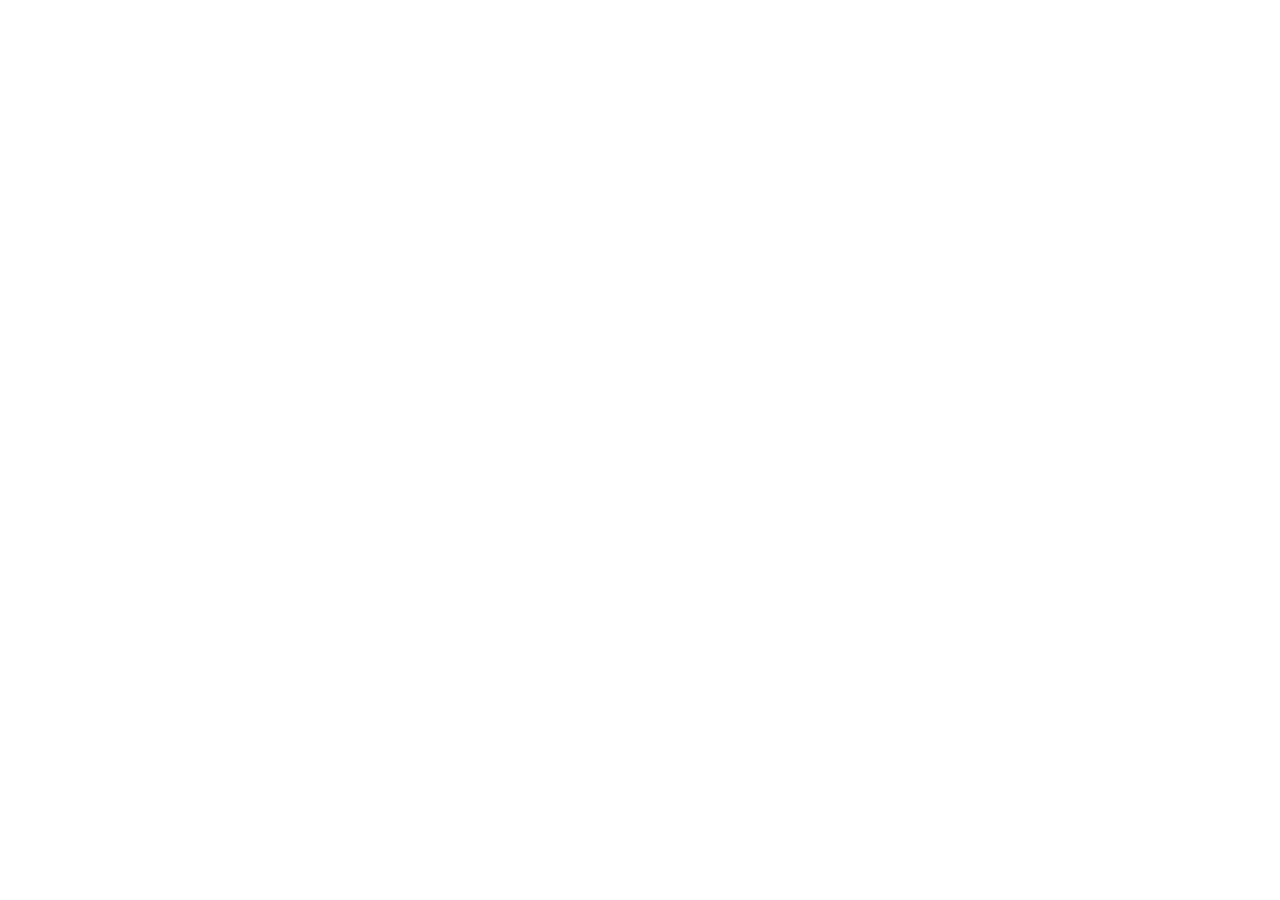
==== characters.html @ 156fe778 "create 4 base html pages for DST project" ====
<!DOCTYPE html>
<html lang="en">
<head>
    <meta charset="UTF-8">
    <meta name="viewport" content="width=device-width, initial-scale=1.0">
    <meta name="author" content="Sofiia">
    <title>Don't Starve Together Guide - Characters</title>
</head>
<body>
    
</body>
</html>
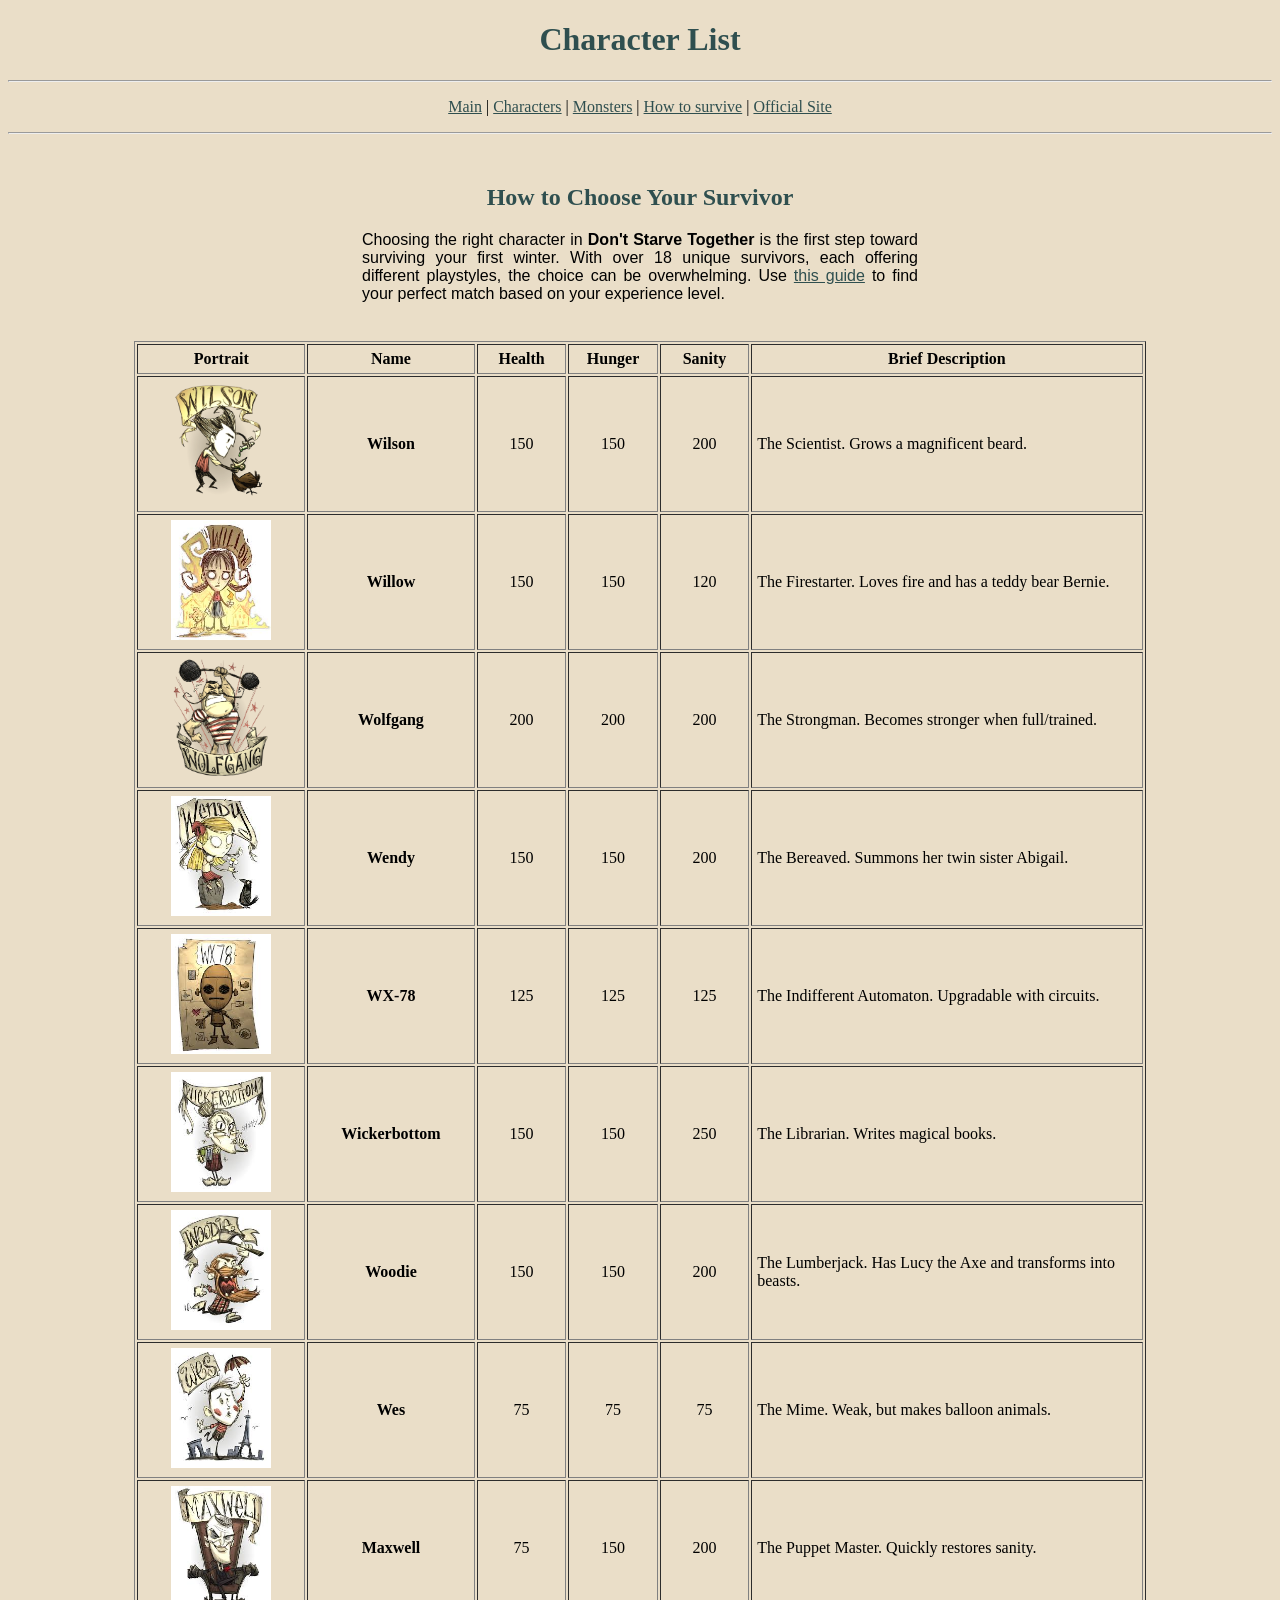
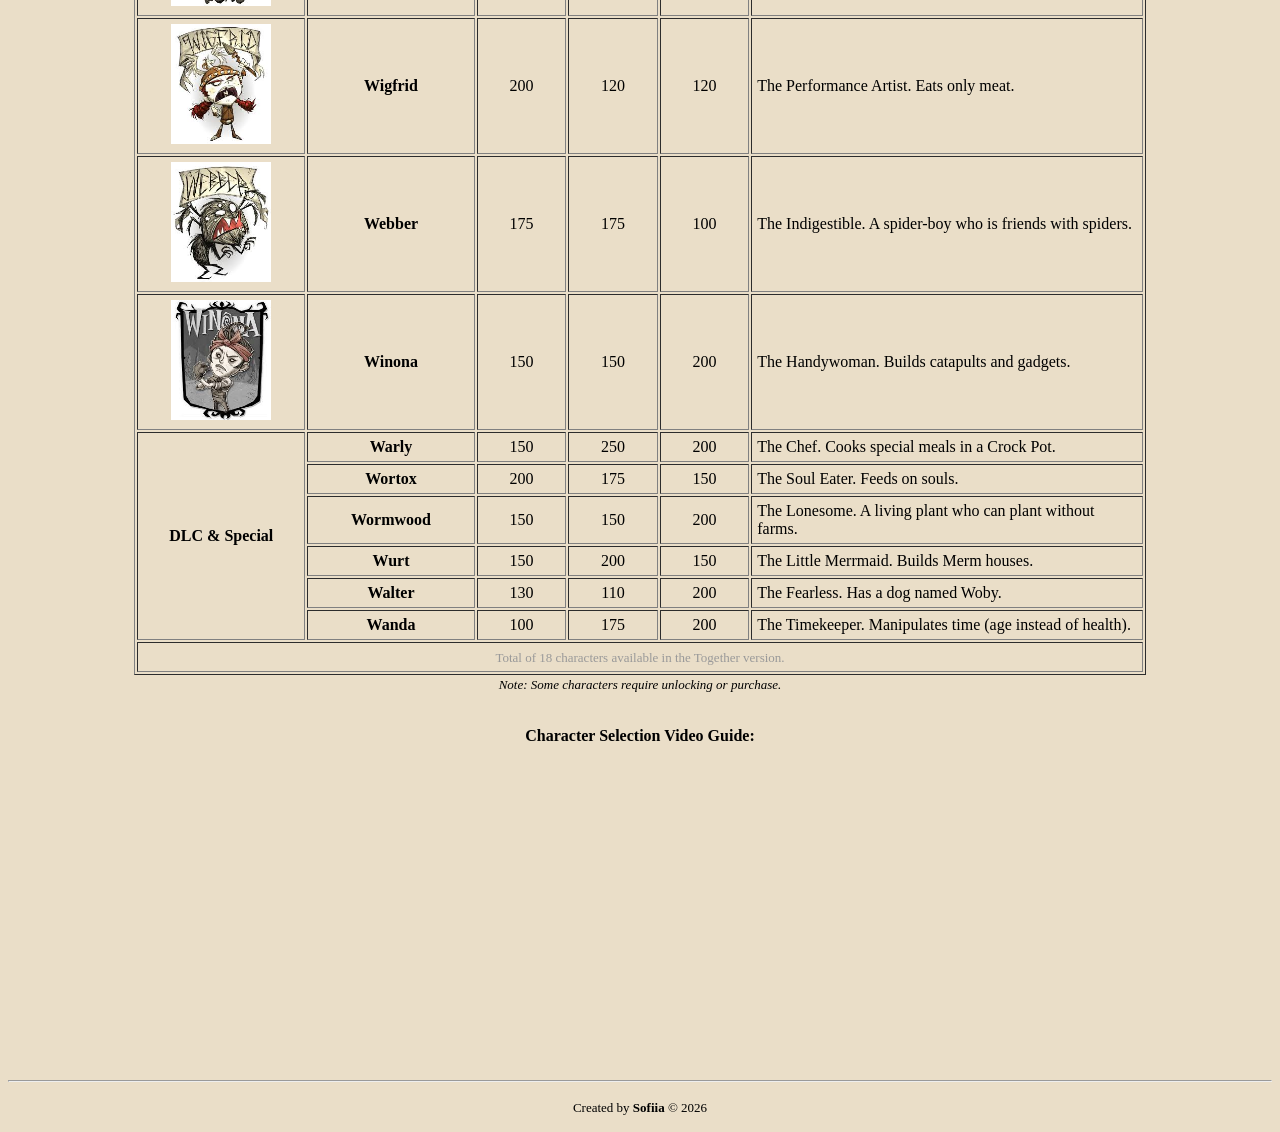
==== commit 180bd92a: "(lab2)Make main page, add character and monster guides with images and survival tips" ====
--- a/characters.html
+++ b/characters.html
@@ -6,7 +6,203 @@
     <meta name="author" content="Sofiia">
     <title>Don't Starve Together Guide - Characters</title>
 </head>
-<body>
+<body bgcolor="#eadec8" link="#2f4f4f" vlink="#6D7D6E" alink="#A5B6A5">
+
+    <h1 align="center"><font face="Verdana" color="#2f4f4f" >Character List</font></h1>
+    <hr>
+    <p align="center">
+        <a href="index.html">Main</a> | 
+        <a href="characters.html">Characters</a> | 
+        <a href="mobs.html">Monsters</a> | 
+        <a href="survival.html">How to survive</a> | 
+        <a href="https://www.klei.com/games/dont-starve-together" target="_blank">Official Site</a>
+    </p>
+    <hr>
+    <table width="600" align="center" cellpadding="20" border="0">
+        <tr>
+            <td>
+                <h2 align="center"><font face="Verdana" color="#2f4f4f">How to Choose Your Survivor</font></h2>
+                <p align="justify">
+                    <font face="Arial">
+                        Choosing the right character in <b>Don't Starve Together</b> is the first step toward surviving your first winter.
+                        With over 18 unique survivors, each offering different playstyles, the choice can be overwhelming.
+                        Use <a href="#character_guide">this guide</a> to find your perfect match based on your experience level.
+                    </font>
+                </p>
+            </td>
+        </tr>
+    </table>
+    <table border="1" align="center" cellpadding="5" cellspacing="2" width="80%">
+        <caption align="bottom"><font size="2"><i>Note: Some characters require unlocking or purchase.</i></font></caption>
+        <colgroup>
+            <col span="1" width="150"> <col span="1" width="150"> <col span="3" width="80" align="center"> <col span="1" width="350">
+        </colgroup>
+        <tr>
+            <th>Portrait</th>
+            <th>Name</th>
+            <th>Health</th>
+            <th>Hunger</th>
+            <th>Sanity</th>
+            <th>Brief Description</th>
+        </tr>
+        <tr align="center">
+            <td><a href="images/Wilson.jpg" target="_blank"><img src="images/Wilson.jpg" width="100" height="120"></a></td>
+            <td><b>Wilson</b></td>
+            <td>150</td>
+            <td>150</td>
+            <td>200</td>
+            <td align="left">The Scientist. Grows a magnificent beard.</td>
+        </tr>
+        <tr align="center">
+            <td><a href="images/Willow.jpg" target="_blank"><img src="images/Willow.jpg" width="100" height="120"></a></td>
+            <td><b>Willow</b></td>
+            <td>150</td>
+            <td>150</td>
+            <td>120</td>
+            <td align="left">The Firestarter. Loves fire and has a teddy bear Bernie.</td>
+        </tr>
+        <tr align="center">
+            <td><a href="images/Wolfgang.jpg" target="_blank"><img src="images/Wolfgang.jpg" width="100" height="120"></a></td>
+            <td><b>Wolfgang</b></td>
+            <td>200</td>
+            <td>200</td>
+            <td>200</td>
+            <td align="left">The Strongman. Becomes stronger when full/trained.</td>
+        </tr>
+        <tr align="center">
+            <td><a href="images/Wendy.jpg" target="_blank"><img src="images/Wendy.jpg" width="100" height="120"></a></td>
+            <td><b>Wendy</b></td>
+            <td>150</td>
+            <td>150</td>
+            <td>200</td>
+            <td align="left">The Bereaved. Summons her twin sister Abigail.</td>
+        </tr>
+        <tr align="center">
+            <td><a href="images/WX-78.jpg" target="_blank"><img src="images/WX-78.jpg" width="100" height="120"></a></td>
+            <td><b>WX-78</b></td>
+            <td>125</td>
+            <td>125</td>
+            <td>125</td>
+            <td align="left">The Indifferent Automaton. Upgradable with circuits.</td>
+        </tr>
+        <tr align="center">
+            <td><a href="images/WickerBottom.jpg" target="_blank"><img src="images/WickerBottom.jpg" width="100" height="120"></a></td>
+            <td><b>Wickerbottom</b></td>
+            <td>150</td>
+            <td>150</td>
+            <td>250</td>
+            <td align="left">The Librarian. Writes magical books.</td>
+        </tr>
+        <tr align="center">
+            <td><a href="images/Woodie.jpg" target="_blank"><img src="images/Woodie.jpg" width="100" height="120"></a></td>
+            <td><b>Woodie</b></td>
+            <td>150</td>
+            <td>150</td>
+            <td>200</td>
+            <td align="left">The Lumberjack. Has Lucy the Axe and transforms into beasts.</td>
+        </tr>
+        <tr align="center">
+            <td><a href="images/Wes.jpg" target="_blank"><img src="images/Wes.jpg" width="100" height="120"></a></td>
+            <td><b>Wes</b></td>
+            <td>75</td>
+            <td>75</td>
+            <td>75</td>
+            <td align="left">The Mime. Weak, but makes balloon animals.</td>
+        </tr>
+        <tr align="center">
+            <td><a href="images/Maxwell.jpg" target="_blank"><img src="images/Maxwell.jpg" width="100" height="120"></a></td>
+            <td><b>Maxwell</b></td>
+            <td>75</td>
+            <td>150</td>
+            <td>200</td>
+            <td align="left">The Puppet Master. Quickly restores sanity.</td>
+        </tr>
+        <tr align="center">
+            <td><a href="images/Wigfrid.jpg" target="_blank"><img src="images/Wigfrid.jpg" width="100" height="120"></a></td>
+            <td><b>Wigfrid</b></td>
+            <td>200</td>
+            <td>120</td>
+            <td>120</td>
+            <td align="left">The Performance Artist. Eats only meat.</td>
+        </tr>
+        <tr align="center">
+            <td><a href="images/Webber.jpg" target="_blank"><img src="images/Webber.jpg" width="100" height="120"></a></td>
+            <td><b>Webber</b></td>
+            <td>175</td>
+            <td>175</td>
+            <td>100</td>
+            <td align="left">The Indigestible. A spider-boy who is friends with spiders.</td>
+        </tr>
+        <tr align="center">
+            <td><a href="images/Winona.jpg" target="_blank"><img src="images/Winona.jpg" width="100" height="120"></a></td>
+            <td><b>Winona</b></td>
+            <td>150</td>
+            <td>150</td>
+            <td>200</td>
+            <td align="left">The Handywoman. Builds catapults and gadgets.</td>
+        </tr>
+        <tr align="center">
+            <td rowspan="6"><b>DLC & Special</b></td>
+            <td><b>Warly</b></td>
+            <td>150</td>
+            <td>250</td>
+            <td>200</td>
+            <td align="left">The Chef. Cooks special meals in a Crock Pot.</td>
+        </tr>
+        <tr align="center">
+            <td><b>Wortox</b></td>
+            <td>200</td>
+            <td>175</td>
+            <td>150</td>
+            <td align="left">The Soul Eater. Feeds on souls.</td>
+        </tr>
+        <tr align="center">
+            <td><b>Wormwood</b></td>
+            <td>150</td>
+            <td>150</td>
+            <td>200</td>
+            <td align="left">The Lonesome. A living plant who can plant without farms.</td>
+        </tr>
+        <tr align="center">
+            <td><b>Wurt</b></td>
+            <td>150</td>
+            <td>200</td>
+            <td>150</td>
+            <td align="left">The Little Merrmaid. Builds Merm houses.</td>
+        </tr>
+        <tr align="center">
+            <td><b>Walter</b></td>
+            <td>130</td>
+            <td>110</td>
+            <td>200</td>
+            <td align="left">The Fearless. Has a dog named Woby.</td>
+        </tr>
+        <tr align="center">
+            <td><b>Wanda</b></td>
+            <td>100</td>
+            <td>175</td>
+            <td>200</td>
+            <td align="left">The Timekeeper. Manipulates time (age instead of health).</td>
+        </tr>
+
+        <tr>
+            <td colspan="6" align="center">
+                <font color="#999999" size="2">Total of 18 characters available in the Together version.</font>
+            </td>
+        </tr>
+    </table>
+
+    <br>
     
+    <p align="center">
+        <b>Character Selection Video Guide:</b><br>
+        <iframe src="https://www.youtube.com/embed/e2weLkKfGaw?si=g-FEWk6Dx9PyP5sq" id="character_guide" width="560" height="315" frameborder="0"></iframe>
+    </p>
+
+    <hr>
+    <p align="center">
+        <font size="2" face="Verdana">Created by <b>Sofiia</b> &copy; 2026</font>
+    </p>
+
 </body>
 </html>
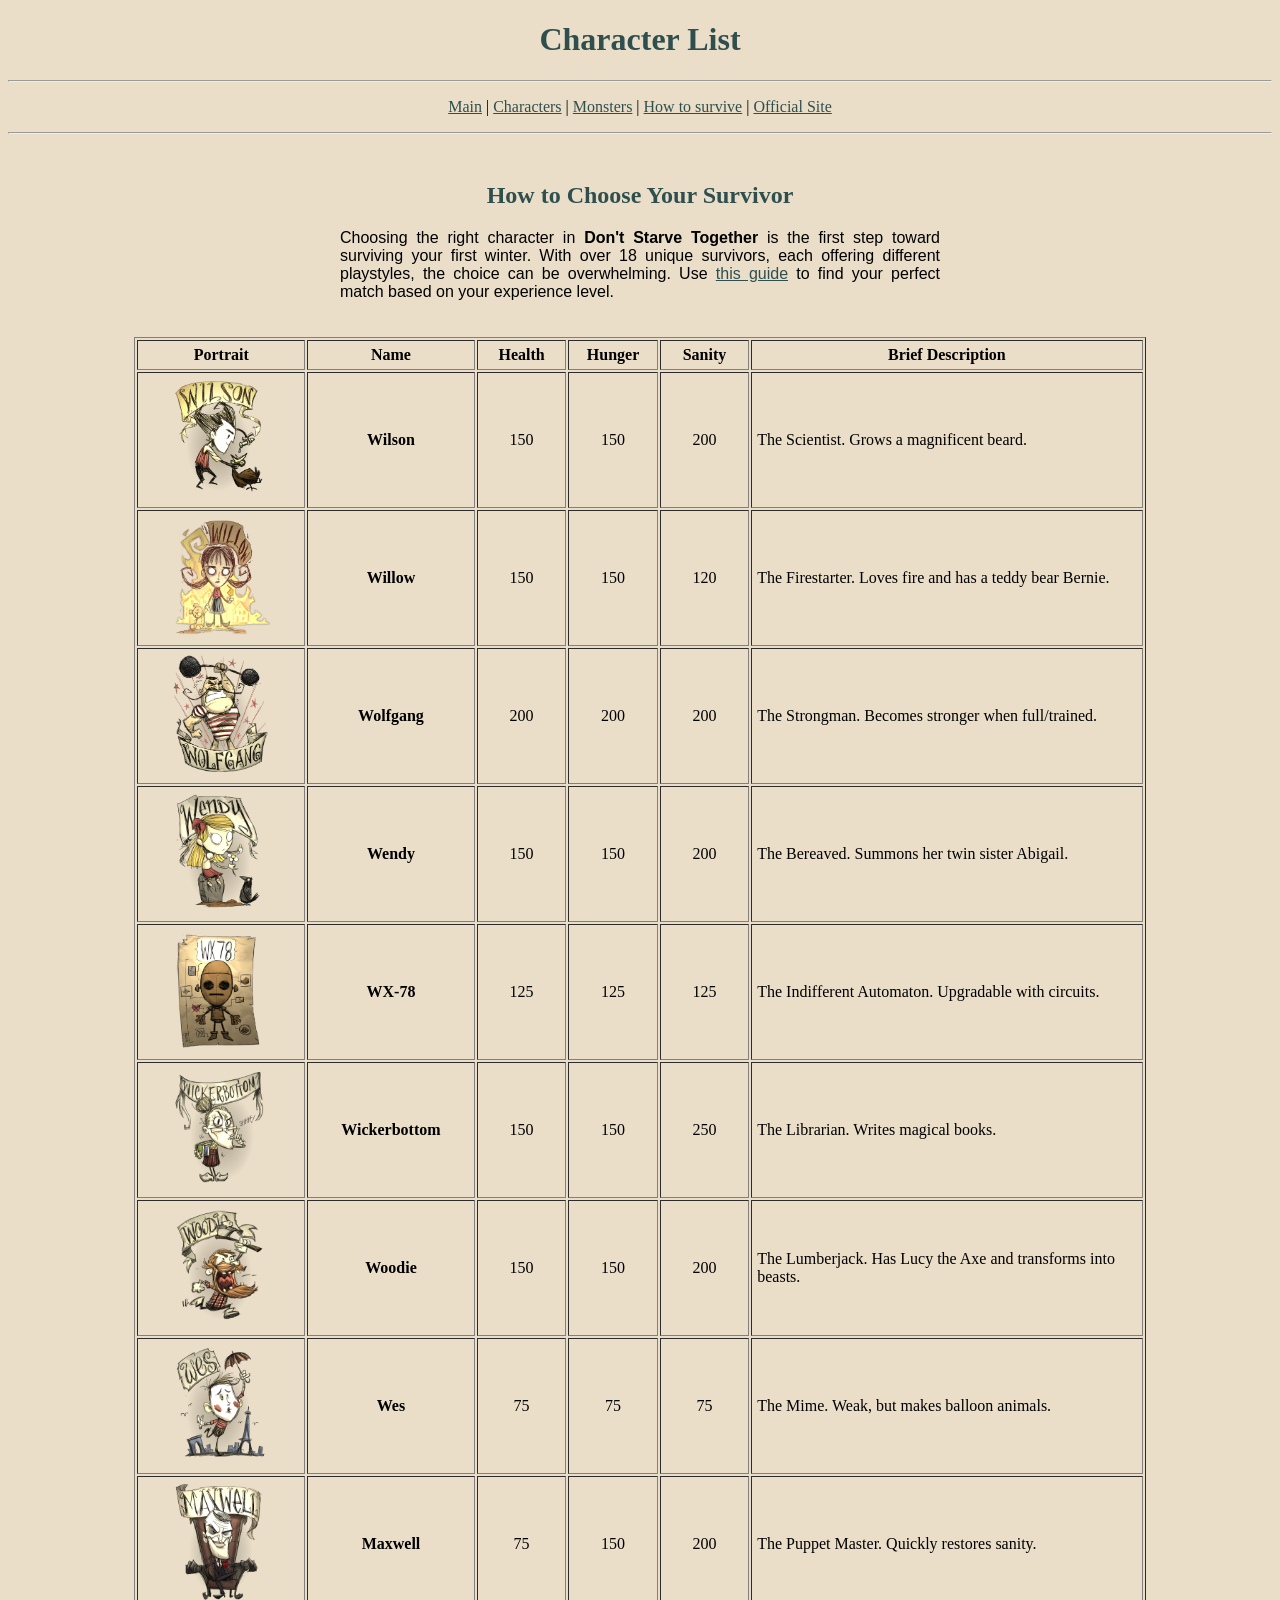
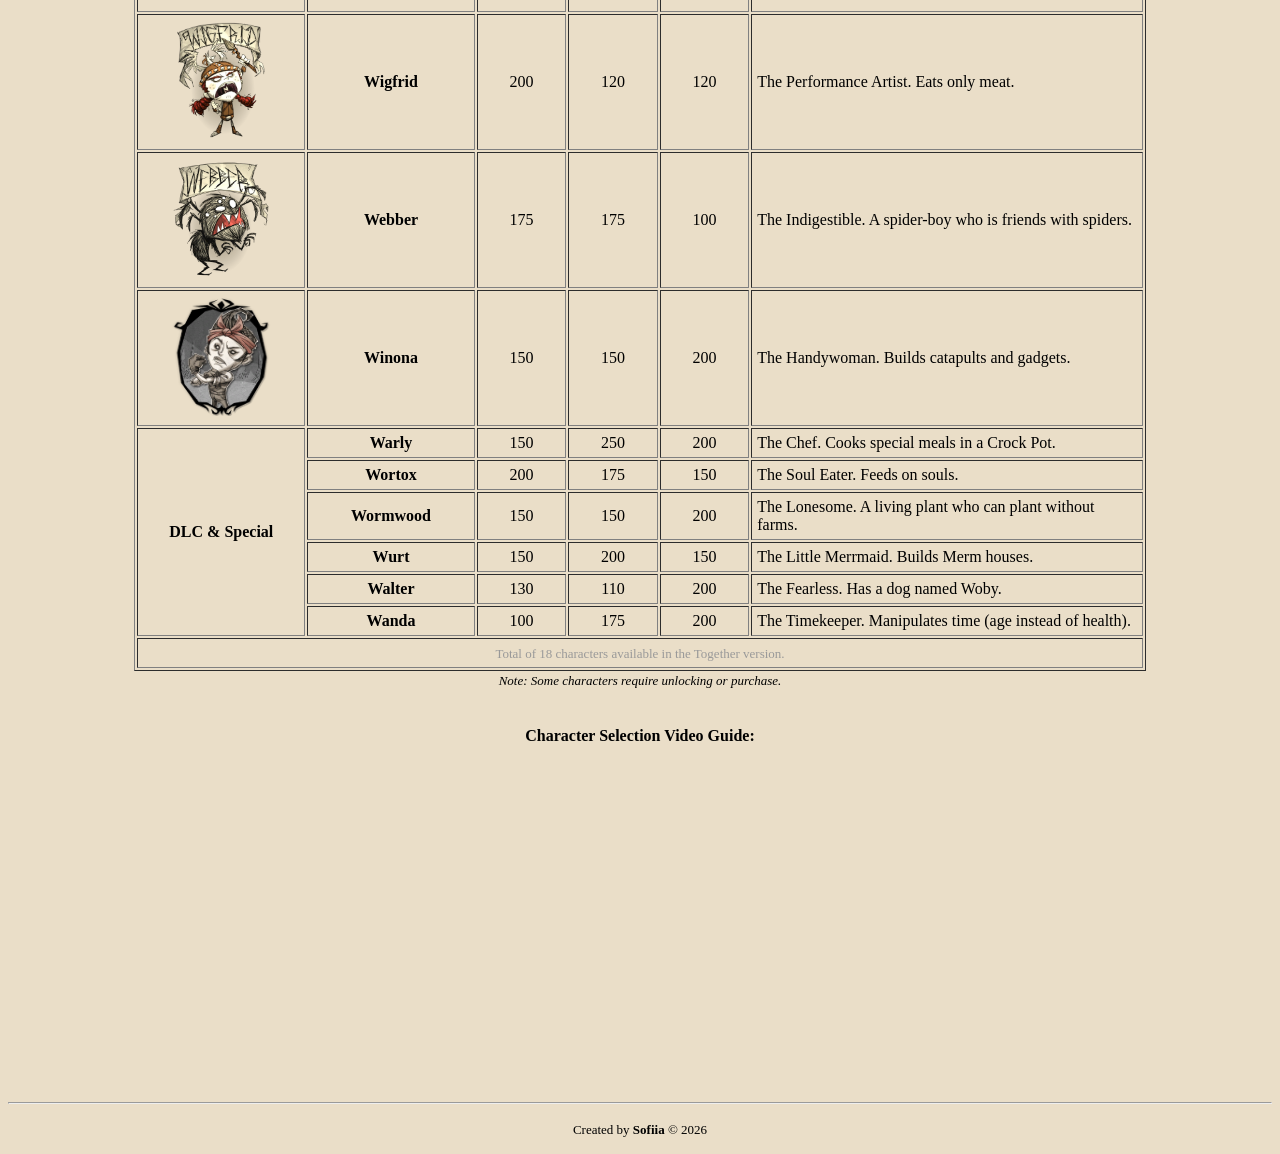
==== commit bb6430f7: "(lab3)Enhance HTML structure and styling for character, mobs, and survival guides; update images for" ====
--- a/characters.html
+++ b/characters.html
@@ -5,6 +5,18 @@
     <meta name="viewport" content="width=device-width, initial-scale=1.0">
     <meta name="author" content="Sofiia">
     <title>Don't Starve Together Guide - Characters</title>
+    <style>
+        .intro-container {
+            max-width: 600px;
+            margin: 0 auto;
+            padding: 20px;
+        }
+
+        .video-wrapper {
+            text-align: center;
+            margin: 20px 0;
+        }
+    </style>
 </head>
 <body bgcolor="#eadec8" link="#2f4f4f" vlink="#6D7D6E" alink="#A5B6A5">
 
@@ -18,20 +30,18 @@
         <a href="https://www.klei.com/games/dont-starve-together" target="_blank">Official Site</a>
     </p>
     <hr>
-    <table width="600" align="center" cellpadding="20" border="0">
-        <tr>
-            <td>
-                <h2 align="center"><font face="Verdana" color="#2f4f4f">How to Choose Your Survivor</font></h2>
-                <p align="justify">
-                    <font face="Arial">
-                        Choosing the right character in <b>Don't Starve Together</b> is the first step toward surviving your first winter.
-                        With over 18 unique survivors, each offering different playstyles, the choice can be overwhelming.
-                        Use <a href="#character_guide">this guide</a> to find your perfect match based on your experience level.
-                    </font>
-                </p>
-            </td>
-        </tr>
-    </table>
+
+    <div class="intro-container">
+        <h2 align="center"><font face="Verdana" color="#2f4f4f">How to Choose Your Survivor</font></h2>
+        <p align="justify">
+            <font face="Arial">
+                Choosing the right character in <b>Don't Starve Together</b> is the first step toward surviving your first winter.
+                With over 18 unique survivors, each offering different playstyles, the choice can be overwhelming.
+                Use <a href="#character_guide">this guide</a> to find your perfect match based on your experience level.
+            </font>
+        </p>
+    </div>
+
     <table border="1" align="center" cellpadding="5" cellspacing="2" width="80%">
         <caption align="bottom"><font size="2"><i>Note: Some characters require unlocking or purchase.</i></font></caption>
         <colgroup>
@@ -194,10 +204,10 @@
 
     <br>
     
-    <p align="center">
-        <b>Character Selection Video Guide:</b><br>
+    <div class="video-wrapper">
+        <b>Character Selection Video Guide:</b><br><br>
         <iframe src="https://www.youtube.com/embed/e2weLkKfGaw?si=g-FEWk6Dx9PyP5sq" id="character_guide" width="560" height="315" frameborder="0"></iframe>
-    </p>
+    </div>
 
     <hr>
     <p align="center">
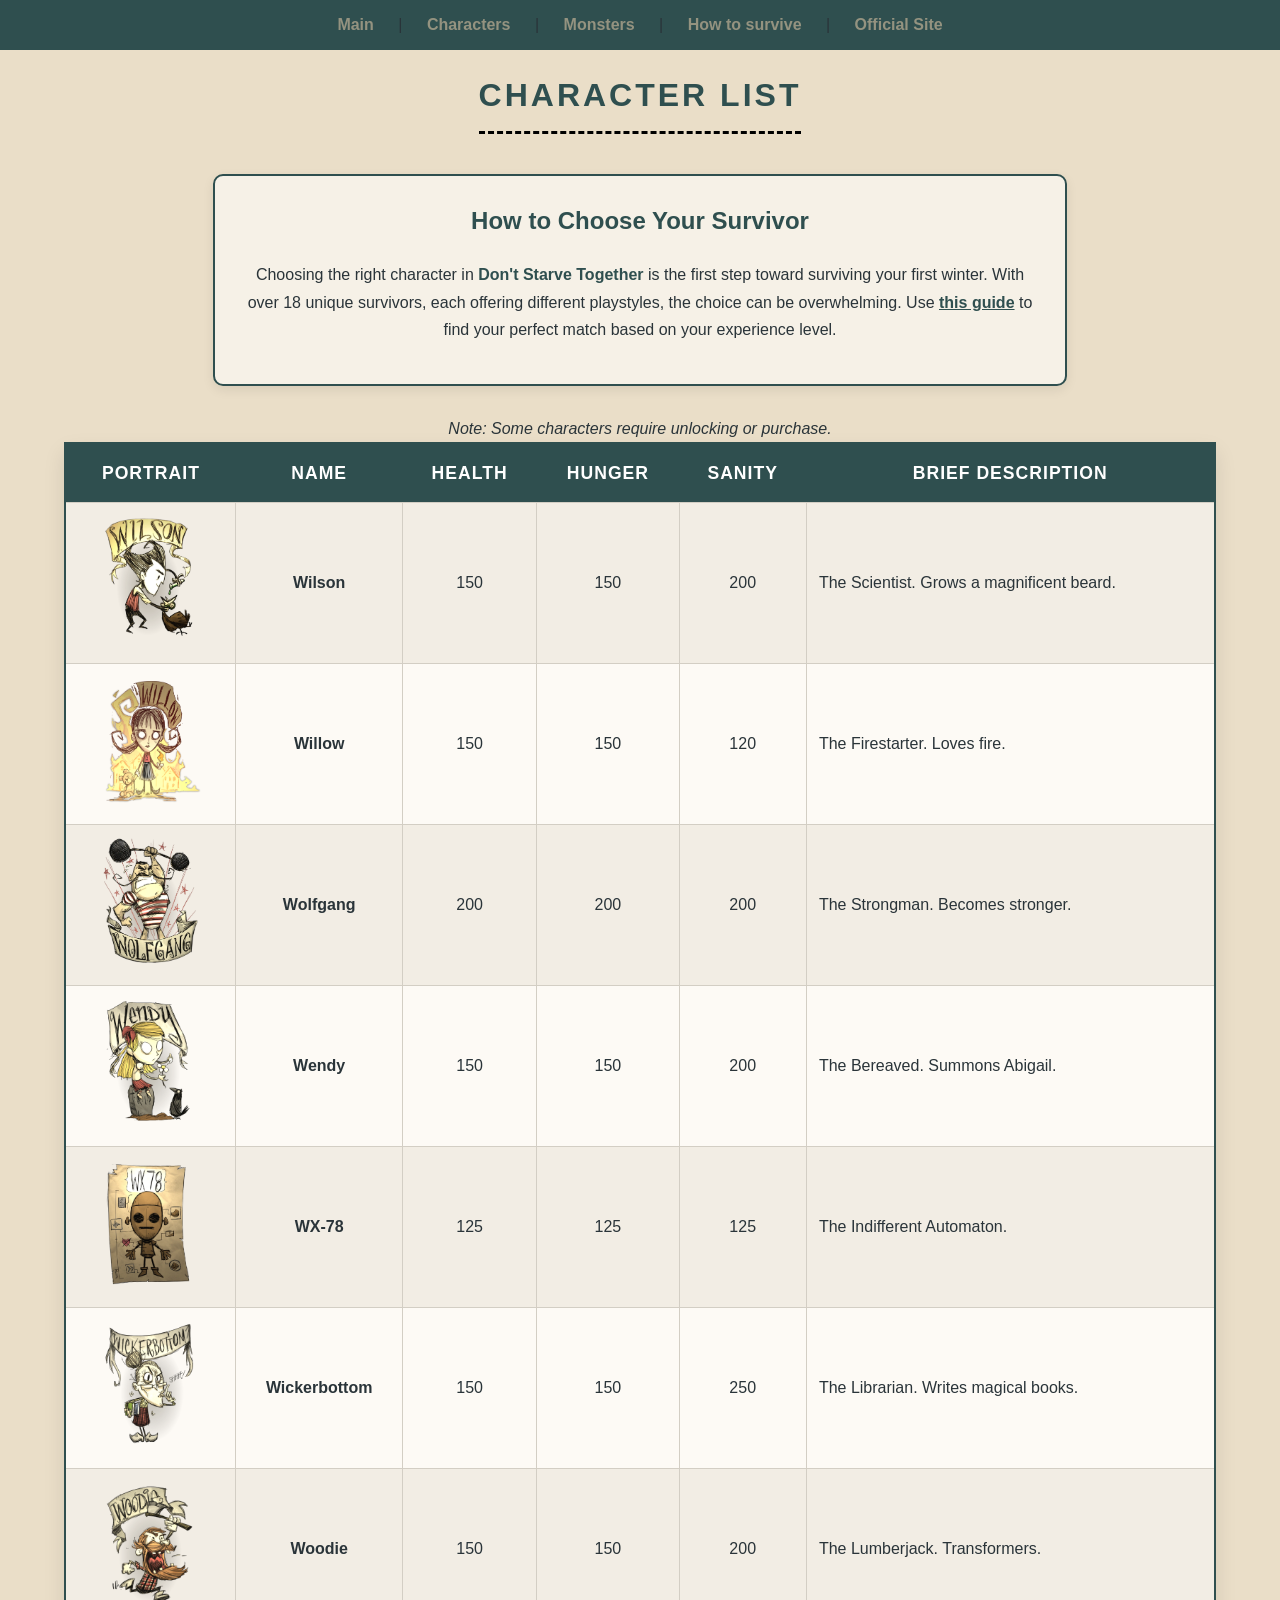
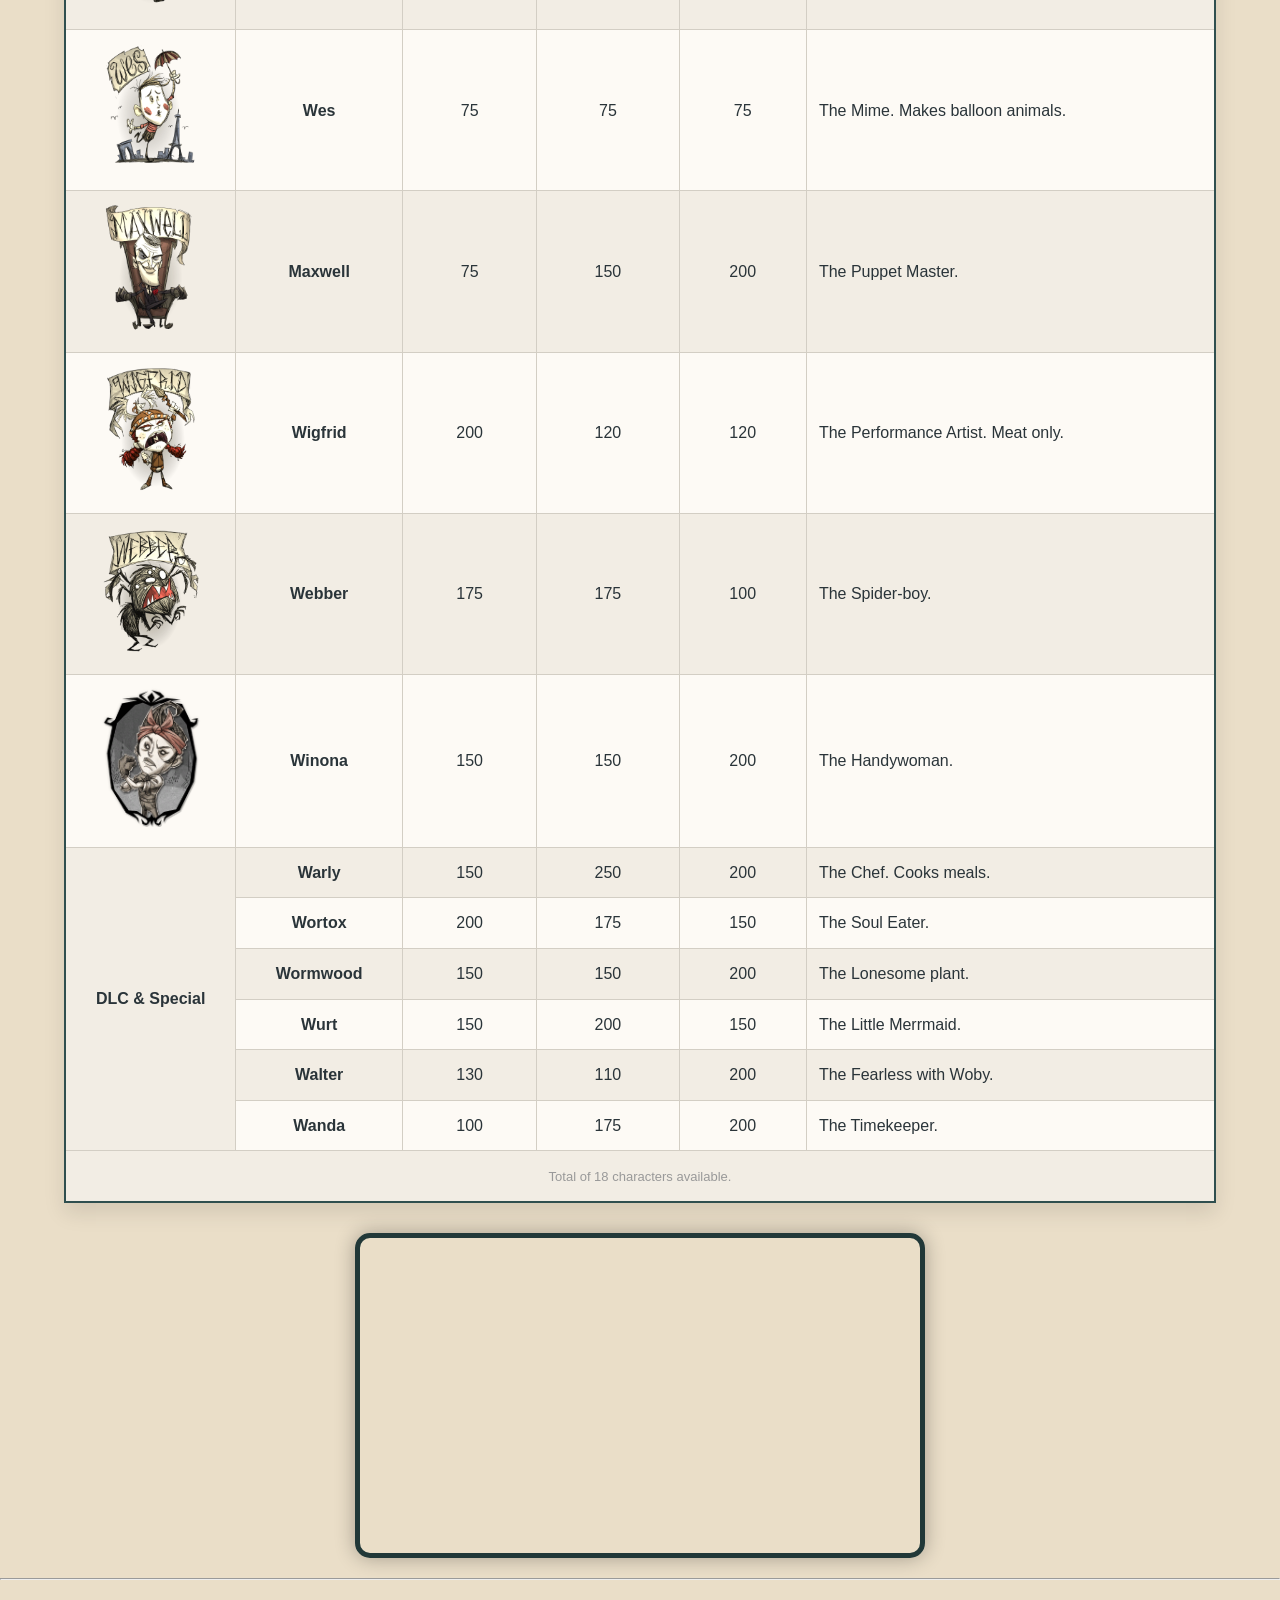
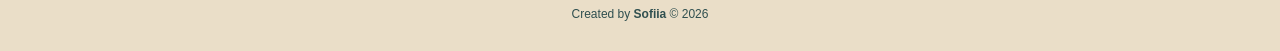
==== commit 0a269409: "(lab3)Refactor HTML structure and styles across multiple pages; added external CSS for consistent st" ====
--- a/characters.html
+++ b/characters.html
@@ -5,214 +5,58 @@
     <meta name="viewport" content="width=device-width, initial-scale=1.0">
     <meta name="author" content="Sofiia">
     <title>Don't Starve Together Guide - Characters</title>
-    <style>
-        .intro-container {
-            max-width: 600px;
-            margin: 0 auto;
-            padding: 20px;
-        }
-
-        .video-wrapper {
-            text-align: center;
-            margin: 20px 0;
-        }
-    </style>
+    <link rel="stylesheet" href="style.css">
 </head>
-<body bgcolor="#eadec8" link="#2f4f4f" vlink="#6D7D6E" alink="#A5B6A5">
-
-    <h1 align="center"><font face="Verdana" color="#2f4f4f" >Character List</font></h1>
-    <hr>
-    <p align="center">
+<body>
+    <nav class="nav-bar">
         <a href="index.html">Main</a> | 
         <a href="characters.html">Characters</a> | 
         <a href="mobs.html">Monsters</a> | 
-        <a href="survival.html">How to survive</a> | 
+        <a href="survival.html">How to survive</a> |
         <a href="https://www.klei.com/games/dont-starve-together" target="_blank">Official Site</a>
-    </p>
-    <hr>
+    </nav>
+    
+    <h1>Character List</h1>
 
-    <div class="intro-container">
-        <h2 align="center"><font face="Verdana" color="#2f4f4f">How to Choose Your Survivor</font></h2>
-        <p align="justify">
-            <font face="Arial">
-                Choosing the right character in <b>Don't Starve Together</b> is the first step toward surviving your first winter.
-                With over 18 unique survivors, each offering different playstyles, the choice can be overwhelming.
-                Use <a href="#character_guide">this guide</a> to find your perfect match based on your experience level.
-            </font>
+    <div class="info-card">
+        <h2>How to Choose Your Survivor</h2>
+        <p>
+            Choosing the right character in <b>Don't Starve Together</b> is the first step toward surviving your first winter. 
+            With over 18 unique survivors, each offering different playstyles, the choice can be overwhelming. 
+            Use <a href="#character_guide"><b>this guide</b></a> to find your perfect match based on your experience level.
         </p>
     </div>
-
-    <table border="1" align="center" cellpadding="5" cellspacing="2" width="80%">
-        <caption align="bottom"><font size="2"><i>Note: Some characters require unlocking or purchase.</i></font></caption>
-        <colgroup>
-            <col span="1" width="150"> <col span="1" width="150"> <col span="3" width="80" align="center"> <col span="1" width="350">
-        </colgroup>
+    <table>
+        <caption><i>Note: Some characters require unlocking or purchase.</i></caption>
         <tr>
-            <th>Portrait</th>
-            <th>Name</th>
-            <th>Health</th>
-            <th>Hunger</th>
-            <th>Sanity</th>
-            <th>Brief Description</th>
+            <th>Portrait</th><th>Name</th><th>Health</th><th>Hunger</th><th>Sanity</th><th>Brief Description</th>
         </tr>
-        <tr align="center">
-            <td><a href="images/Wilson.jpg" target="_blank"><img src="images/Wilson.jpg" width="100" height="120"></a></td>
-            <td><b>Wilson</b></td>
-            <td>150</td>
-            <td>150</td>
-            <td>200</td>
-            <td align="left">The Scientist. Grows a magnificent beard.</td>
-        </tr>
-        <tr align="center">
-            <td><a href="images/Willow.jpg" target="_blank"><img src="images/Willow.jpg" width="100" height="120"></a></td>
-            <td><b>Willow</b></td>
-            <td>150</td>
-            <td>150</td>
-            <td>120</td>
-            <td align="left">The Firestarter. Loves fire and has a teddy bear Bernie.</td>
-        </tr>
-        <tr align="center">
-            <td><a href="images/Wolfgang.jpg" target="_blank"><img src="images/Wolfgang.jpg" width="100" height="120"></a></td>
-            <td><b>Wolfgang</b></td>
-            <td>200</td>
-            <td>200</td>
-            <td>200</td>
-            <td align="left">The Strongman. Becomes stronger when full/trained.</td>
-        </tr>
-        <tr align="center">
-            <td><a href="images/Wendy.jpg" target="_blank"><img src="images/Wendy.jpg" width="100" height="120"></a></td>
-            <td><b>Wendy</b></td>
-            <td>150</td>
-            <td>150</td>
-            <td>200</td>
-            <td align="left">The Bereaved. Summons her twin sister Abigail.</td>
-        </tr>
-        <tr align="center">
-            <td><a href="images/WX-78.jpg" target="_blank"><img src="images/WX-78.jpg" width="100" height="120"></a></td>
-            <td><b>WX-78</b></td>
-            <td>125</td>
-            <td>125</td>
-            <td>125</td>
-            <td align="left">The Indifferent Automaton. Upgradable with circuits.</td>
-        </tr>
-        <tr align="center">
-            <td><a href="images/WickerBottom.jpg" target="_blank"><img src="images/WickerBottom.jpg" width="100" height="120"></a></td>
-            <td><b>Wickerbottom</b></td>
-            <td>150</td>
-            <td>150</td>
-            <td>250</td>
-            <td align="left">The Librarian. Writes magical books.</td>
-        </tr>
-        <tr align="center">
-            <td><a href="images/Woodie.jpg" target="_blank"><img src="images/Woodie.jpg" width="100" height="120"></a></td>
-            <td><b>Woodie</b></td>
-            <td>150</td>
-            <td>150</td>
-            <td>200</td>
-            <td align="left">The Lumberjack. Has Lucy the Axe and transforms into beasts.</td>
-        </tr>
-        <tr align="center">
-            <td><a href="images/Wes.jpg" target="_blank"><img src="images/Wes.jpg" width="100" height="120"></a></td>
-            <td><b>Wes</b></td>
-            <td>75</td>
-            <td>75</td>
-            <td>75</td>
-            <td align="left">The Mime. Weak, but makes balloon animals.</td>
-        </tr>
-        <tr align="center">
-            <td><a href="images/Maxwell.jpg" target="_blank"><img src="images/Maxwell.jpg" width="100" height="120"></a></td>
-            <td><b>Maxwell</b></td>
-            <td>75</td>
-            <td>150</td>
-            <td>200</td>
-            <td align="left">The Puppet Master. Quickly restores sanity.</td>
-        </tr>
-        <tr align="center">
-            <td><a href="images/Wigfrid.jpg" target="_blank"><img src="images/Wigfrid.jpg" width="100" height="120"></a></td>
-            <td><b>Wigfrid</b></td>
-            <td>200</td>
-            <td>120</td>
-            <td>120</td>
-            <td align="left">The Performance Artist. Eats only meat.</td>
-        </tr>
-        <tr align="center">
-            <td><a href="images/Webber.jpg" target="_blank"><img src="images/Webber.jpg" width="100" height="120"></a></td>
-            <td><b>Webber</b></td>
-            <td>175</td>
-            <td>175</td>
-            <td>100</td>
-            <td align="left">The Indigestible. A spider-boy who is friends with spiders.</td>
-        </tr>
-        <tr align="center">
-            <td><a href="images/Winona.jpg" target="_blank"><img src="images/Winona.jpg" width="100" height="120"></a></td>
-            <td><b>Winona</b></td>
-            <td>150</td>
-            <td>150</td>
-            <td>200</td>
-            <td align="left">The Handywoman. Builds catapults and gadgets.</td>
-        </tr>
-        <tr align="center">
-            <td rowspan="6"><b>DLC & Special</b></td>
-            <td><b>Warly</b></td>
-            <td>150</td>
-            <td>250</td>
-            <td>200</td>
-            <td align="left">The Chef. Cooks special meals in a Crock Pot.</td>
-        </tr>
-        <tr align="center">
-            <td><b>Wortox</b></td>
-            <td>200</td>
-            <td>175</td>
-            <td>150</td>
-            <td align="left">The Soul Eater. Feeds on souls.</td>
-        </tr>
-        <tr align="center">
-            <td><b>Wormwood</b></td>
-            <td>150</td>
-            <td>150</td>
-            <td>200</td>
-            <td align="left">The Lonesome. A living plant who can plant without farms.</td>
-        </tr>
-        <tr align="center">
-            <td><b>Wurt</b></td>
-            <td>150</td>
-            <td>200</td>
-            <td>150</td>
-            <td align="left">The Little Merrmaid. Builds Merm houses.</td>
-        </tr>
-        <tr align="center">
-            <td><b>Walter</b></td>
-            <td>130</td>
-            <td>110</td>
-            <td>200</td>
-            <td align="left">The Fearless. Has a dog named Woby.</td>
-        </tr>
-        <tr align="center">
-            <td><b>Wanda</b></td>
-            <td>100</td>
-            <td>175</td>
-            <td>200</td>
-            <td align="left">The Timekeeper. Manipulates time (age instead of health).</td>
-        </tr>
-
-        <tr>
-            <td colspan="6" align="center">
-                <font color="#999999" size="2">Total of 18 characters available in the Together version.</font>
-            </td>
-        </tr>
+        <tr align="center"><td><img src="images/Wilson.jpg" width="100"></td><td><b>Wilson</b></td><td>150</td><td>150</td><td>200</td><td align="left">The Scientist. Grows a magnificent beard.</td></tr>
+        <tr align="center"><td><img src="images/Willow.jpg" width="100"></td><td><b>Willow</b></td><td>150</td><td>150</td><td>120</td><td align="left">The Firestarter. Loves fire.</td></tr>
+        <tr align="center"><td><img src="images/Wolfgang.jpg" width="100"></td><td><b>Wolfgang</b></td><td>200</td><td>200</td><td>200</td><td align="left">The Strongman. Becomes stronger.</td></tr>
+        <tr align="center"><td><img src="images/Wendy.jpg" width="100"></td><td><b>Wendy</b></td><td>150</td><td>150</td><td>200</td><td align="left">The Bereaved. Summons Abigail.</td></tr>
+        <tr align="center"><td><img src="images/WX-78.jpg" width="100"></td><td><b>WX-78</b></td><td>125</td><td>125</td><td>125</td><td align="left">The Indifferent Automaton.</td></tr>
+        <tr align="center"><td><img src="images/WickerBottom.jpg" width="100"></td><td><b>Wickerbottom</b></td><td>150</td><td>150</td><td>250</td><td align="left">The Librarian. Writes magical books.</td></tr>
+        <tr align="center"><td><img src="images/Woodie.jpg" width="100"></td><td><b>Woodie</b></td><td>150</td><td>150</td><td>200</td><td align="left">The Lumberjack. Transformers.</td></tr>
+        <tr align="center"><td><img src="images/Wes.jpg" width="100"></td><td><b>Wes</b></td><td>75</td><td>75</td><td>75</td><td align="left">The Mime. Makes balloon animals.</td></tr>
+        <tr align="center"><td><img src="images/Maxwell.jpg" width="100"></td><td><b>Maxwell</b></td><td>75</td><td>150</td><td>200</td><td align="left">The Puppet Master.</td></tr>
+        <tr align="center"><td><img src="images/Wigfrid.jpg" width="100"></td><td><b>Wigfrid</b></td><td>200</td><td>120</td><td>120</td><td align="left">The Performance Artist. Meat only.</td></tr>
+        <tr align="center"><td><img src="images/Webber.jpg" width="100"></td><td><b>Webber</b></td><td>175</td><td>175</td><td>100</td><td align="left">The Spider-boy.</td></tr>
+        <tr align="center"><td><img src="images/Winona.jpg" width="100"></td><td><b>Winona</b></td><td>150</td><td>150</td><td>200</td><td align="left">The Handywoman.</td></tr>
+        <tr align="center"><td rowspan="6"><b>DLC & Special</b></td><td><b>Warly</b></td><td>150</td><td>250</td><td>200</td><td align="left">The Chef. Cooks meals.</td></tr>
+        <tr align="center"><td><b>Wortox</b></td><td>200</td><td>175</td><td>150</td><td align="left">The Soul Eater.</td></tr>
+        <tr align="center"><td><b>Wormwood</b></td><td>150</td><td>150</td><td>200</td><td align="left">The Lonesome plant.</td></tr>
+        <tr align="center"><td><b>Wurt</b></td><td>150</td><td>200</td><td>150</td><td align="left">The Little Merrmaid.</td></tr>
+        <tr align="center"><td><b>Walter</b></td><td>130</td><td>110</td><td>200</td><td align="left">The Fearless with Woby.</td></tr>
+        <tr align="center"><td><b>Wanda</b></td><td>100</td><td>175</td><td>200</td><td align="left">The Timekeeper.</td></tr>
+        <tr><td colspan="6" align="center"><font color="#999999" size="2">Total of 18 characters available.</font></td></tr>
     </table>
 
-    <br>
-    
-    <div class="video-wrapper">
-        <b>Character Selection Video Guide:</b><br><br>
-        <iframe src="https://www.youtube.com/embed/e2weLkKfGaw?si=g-FEWk6Dx9PyP5sq" id="character_guide" width="560" height="315" frameborder="0"></iframe>
+    <div style="text-align: center;">
+        <iframe id="character_guide" src="https://www.youtube.com/embed/e2weLkKfGaw" width="560" height="315" frameborder="0"></iframe>
     </div>
 
     <hr>
-    <p align="center">
-        <font size="2" face="Verdana">Created by <b>Sofiia</b> &copy; 2026</font>
-    </p>
-
+    <p class="footer-info">Created by <b>Sofiia</b> &copy; 2026</p>
 </body>
 </html>
--- a/style.css
+++ b/style.css
@@ -0,0 +1,196 @@
+body {
+    background-color: #eadec8;
+    color: #2A3439;
+    font-family: Arial, sans-serif;
+    line-height: 1.6;
+    margin: 0;
+    padding: 0;
+}
+
+h1, h2, h3 {
+    font-family: Verdana, sans-serif;
+    color: #2f4f4f;
+    text-align: center;
+}
+
+h1 {
+    display: table;
+    margin: 20px auto 40px;
+    padding-bottom: 10px;
+    border-bottom: 3px dashed #000000;
+    text-transform: uppercase;
+    letter-spacing: 3px;
+}
+
+a {
+    color: #2f4f4f;
+    text-decoration: underline;
+}
+
+.nav-bar {
+    background-color: #2f4f4f;
+    padding: 12px 0;
+    text-align: center;
+    margin-bottom: 20px;
+}
+
+.nav-bar a {
+    color: rgb(148, 147, 128) !important;
+    text-decoration: none;
+    font-weight: bold;
+    padding: 10px 20px;
+}
+
+.nav-bar a:visited {
+    color: #eadec8 !important;
+}
+
+.nav-bar a:hover {
+    color: #d3cec4; 
+    background-color: rgba(211, 206, 196, 0.1);
+}
+
+.nav-bar a:active {
+    color: #d3cec4 !important;
+}
+
+ul, ol {
+    margin: 15px auto;
+    padding: 10px 40px;
+    background-color: rgba(255, 255, 255, 0.402);
+    border-radius: 8px;
+    max-width: 800px;
+}
+
+dl {
+    margin: 20px auto;
+    padding: 15px;
+    border: 1px dashed #2f4f4f;
+    max-width: 800px;
+}
+
+dt {
+    font-weight: bold;
+    color: #2f4f4f;
+    font-family: Verdana;
+}
+
+dd {
+    margin-bottom: 10px;
+    margin-left: 20px;
+}
+
+table {
+    border-collapse: collapse;
+    background-color: #fdfaf5;
+    border: 2px solid #2f4f4f;
+    margin: 30px auto;
+    width: 90%;
+    box-shadow: 0 10px 20px rgba(0,0,0,0.1);
+}
+
+th {
+    background-color: #2f4f4f;
+    color: #ffffff;
+    padding: 15px;
+    font-size: 1.1em;
+    text-transform: uppercase;
+    letter-spacing: 1px;
+}
+
+td {
+    border: 1px solid #d3cec4;
+    padding: 12px;
+}
+
+tr:nth-child(even) {
+    background-color: #f2ede4;
+}
+
+tr:hover {
+    background-color: #ffffff;
+    transition: background-color 0.3s ease;
+}
+
+tr:first-child:hover {
+    background-color: #2f4f4f;
+}
+
+.footer-info {
+    text-align: center !important;
+    font-size: 12px;
+    font-family: Verdana, sans-serif;
+    padding: 15px 0;
+    margin-top: 10px;
+    clear: both;
+    color: #2f4f4f;
+    display: block;
+    width: 100%;
+}
+
+.info-card {
+    background-color: rgba(253, 250, 245, 0.7) !important;
+    border: 2px solid #2f4f4f;
+    border-radius: 10px;
+    padding: 25px;
+    text-align: center;
+    margin: 30px auto;
+    max-width: 800px;
+    box-shadow: 0 4px 12px rgba(0, 0, 0, 0.08);
+    color: #2A3439;
+    font-family: Arial, sans-serif;
+    line-height: 1.7;
+}
+
+.info-card h2, .info-card b {
+    color: #2f4f4f;
+    font-family: Verdana, sans-serif;
+    margin-top: 0;
+}
+
+.info-card a {
+    color: #2f4f4f;
+    font-weight: bold;
+    text-decoration: underline;
+}
+
+.info-card a:hover {
+    text-decoration: none;
+}
+
+.simple-text-block {
+    max-width: 800px;
+    margin: 30px auto;
+    padding: 0 20px;
+    color: #2A3439;
+    line-height: 1.7;
+}
+
+.simple-text-block h2 {
+    font-family: Verdana, sans-serif;
+    color: #2f4f4f;
+    text-align: center;
+    margin-bottom: 15px;
+    text-transform: uppercase;
+    letter-spacing: 1px;
+}
+
+.simple-text-block p {
+    font-family: Arial, sans-serif;
+    text-align: justify;
+    font-size: 1.05em;
+}
+
+#character_guide {
+    border: 5px solid #213838;
+    border-radius: 15px;
+    box-shadow: 0 0 20px rgba(0,0,0,0.3);
+    margin: 20px auto;
+    display: block;
+}
+
+#main-title-logo {
+    text-shadow: 2px 2px 4px rgba(0,0,0,0.2);
+    font-size: 3em;
+    letter-spacing: 5px;
+}
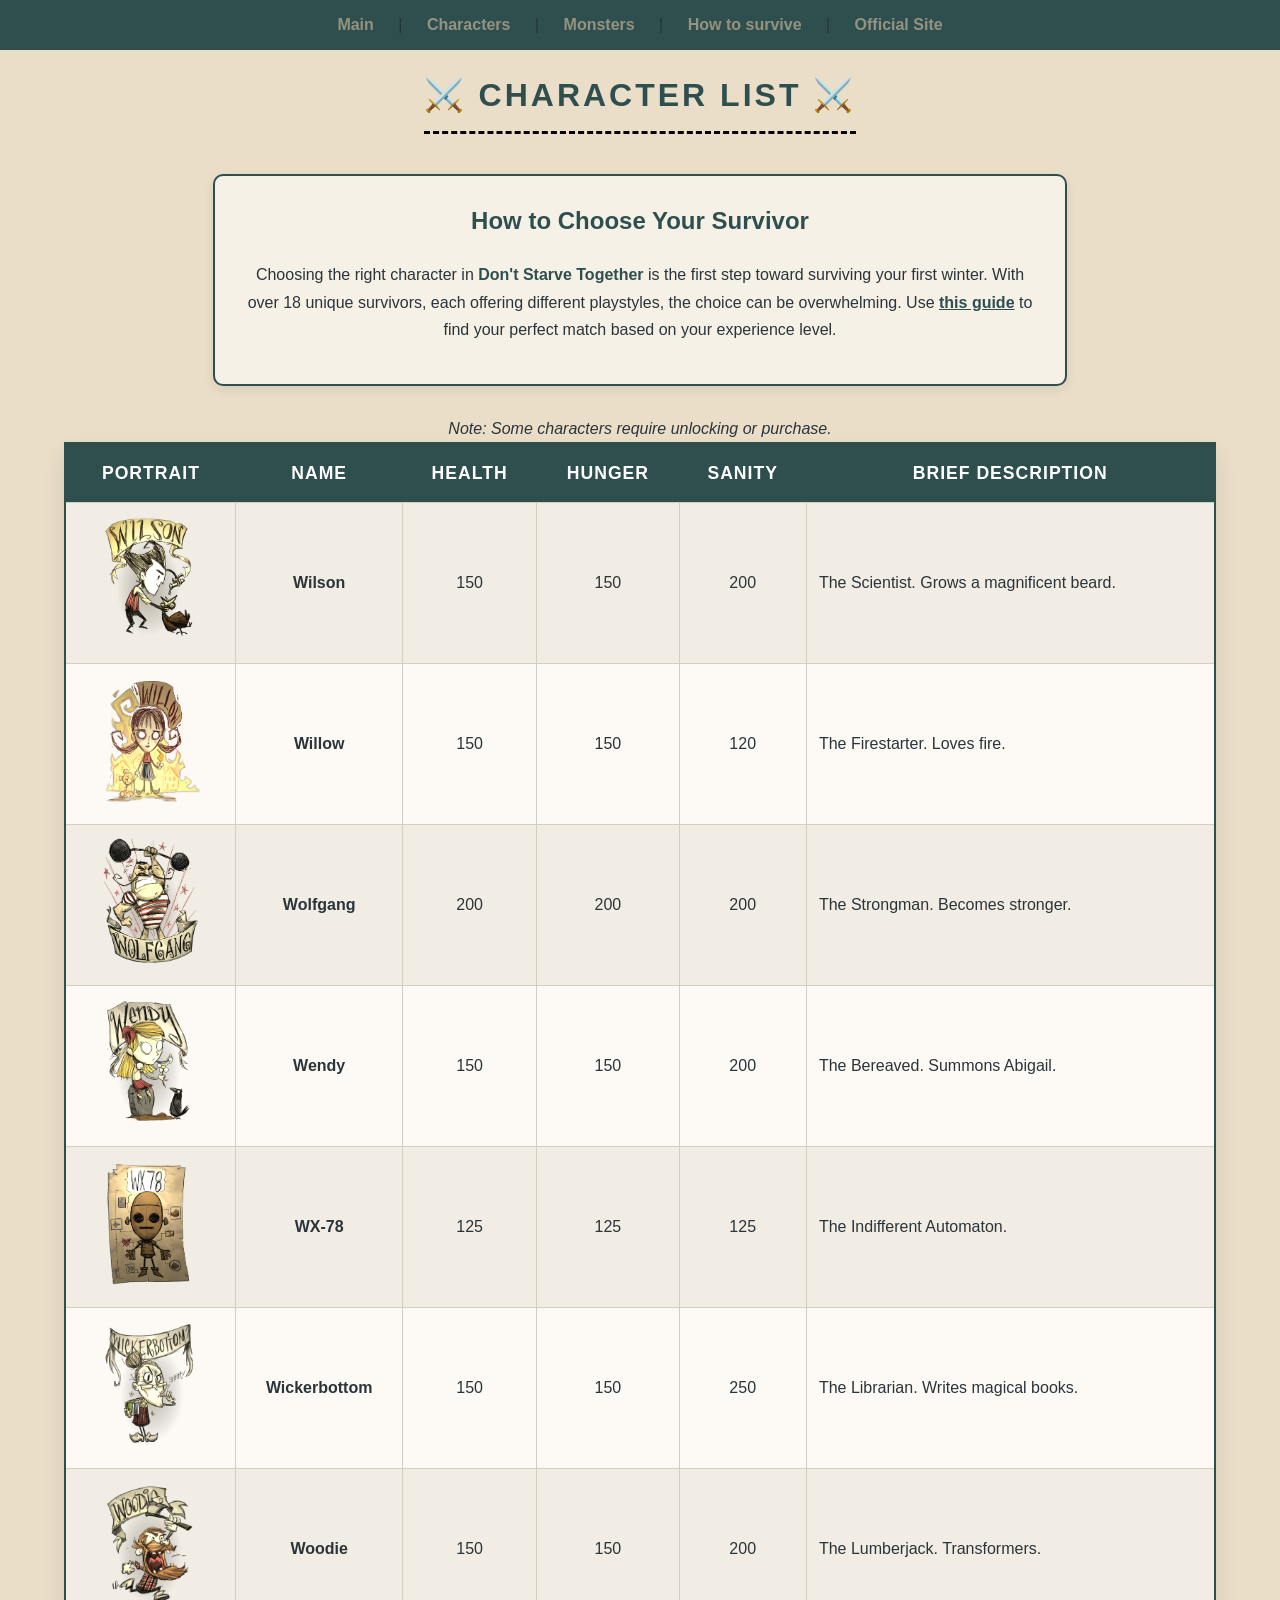
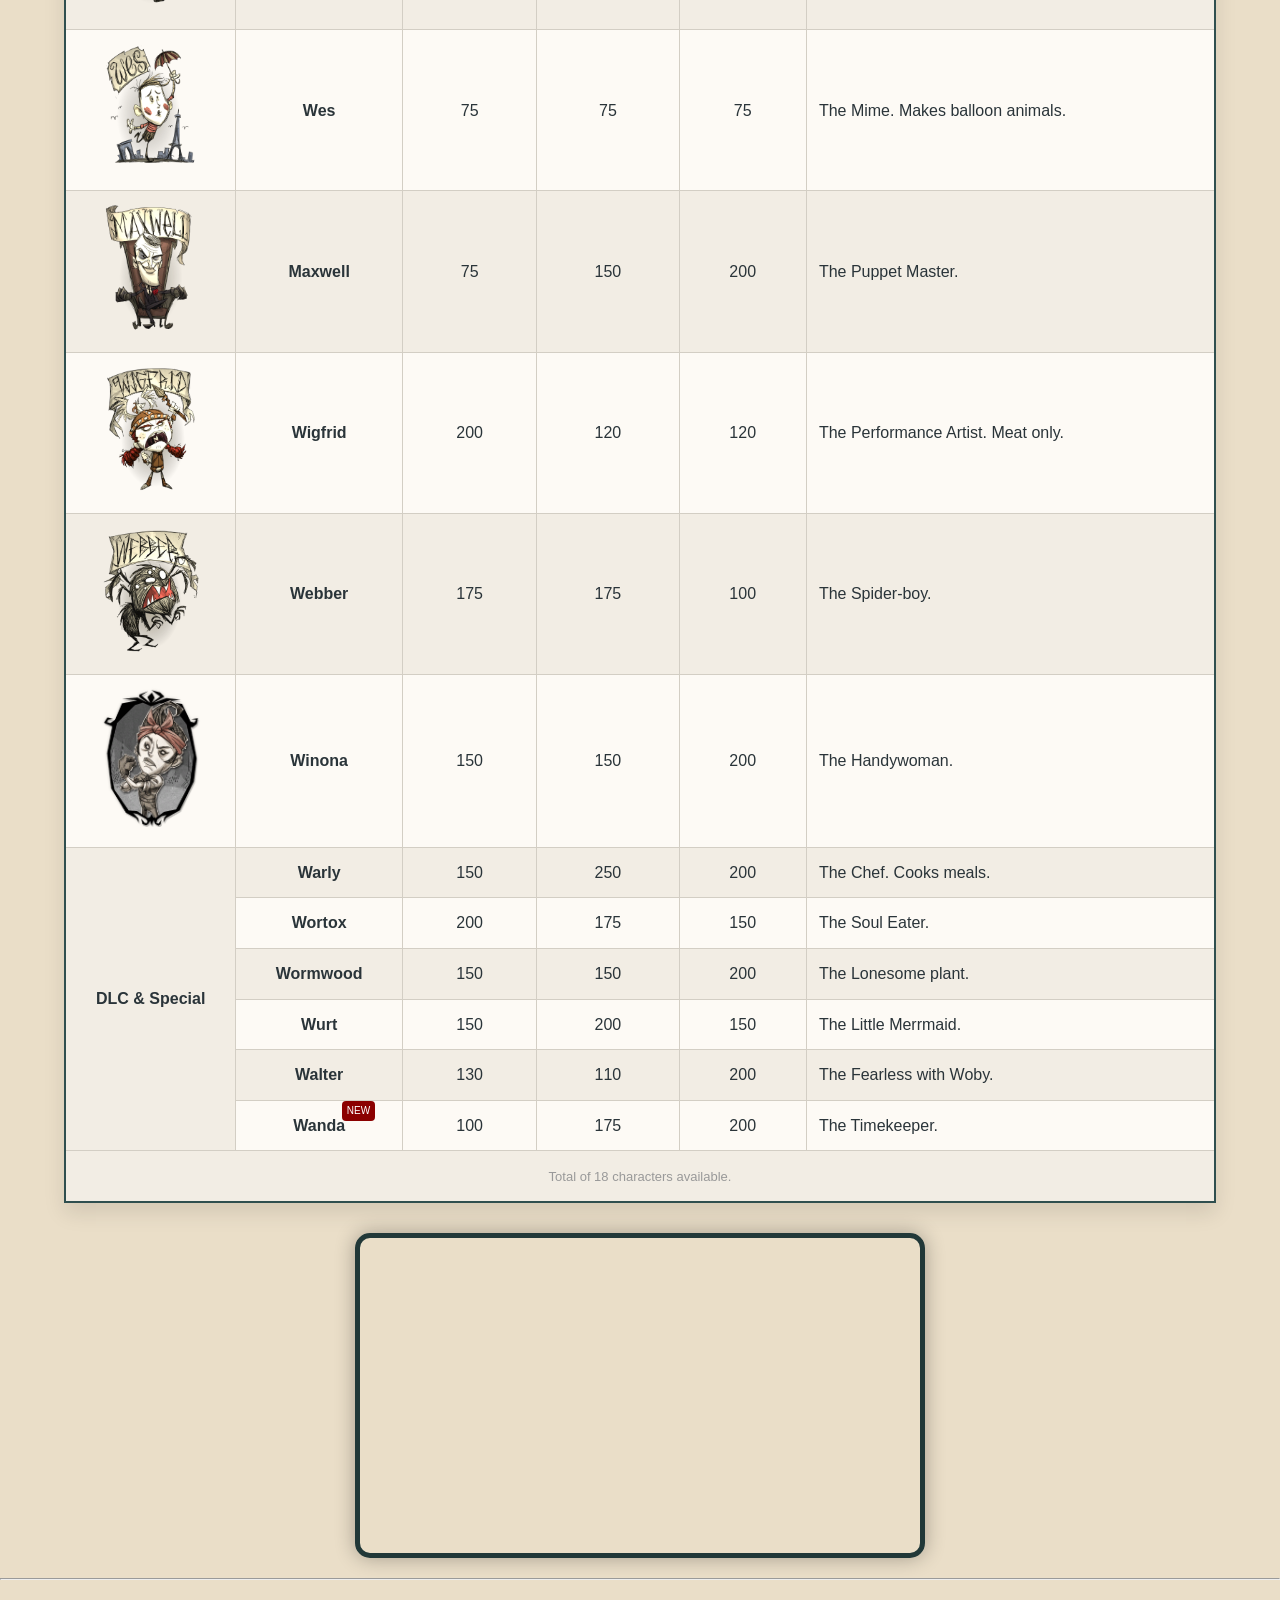
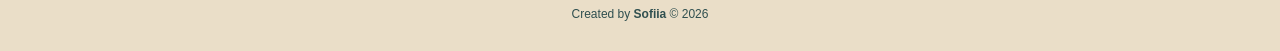
==== commit b757710d: "(lab5)Add CSS positioning, float, and pseudo-elements" ====
--- a/characters.html
+++ b/characters.html
@@ -48,7 +48,15 @@
         <tr align="center"><td><b>Wormwood</b></td><td>150</td><td>150</td><td>200</td><td align="left">The Lonesome plant.</td></tr>
         <tr align="center"><td><b>Wurt</b></td><td>150</td><td>200</td><td>150</td><td align="left">The Little Merrmaid.</td></tr>
         <tr align="center"><td><b>Walter</b></td><td>130</td><td>110</td><td>200</td><td align="left">The Fearless with Woby.</td></tr>
-        <tr align="center"><td><b>Wanda</b></td><td>100</td><td>175</td><td>200</td><td align="left">The Timekeeper.</td></tr>
+        <tr align="center">
+        <td>
+            <div class="relative-container">
+                <b>Wanda</b>
+                <span class="absolute-badge">New</span>
+            </div>
+        </td>
+        <td>100</td><td>175</td><td>200</td><td align="left">The Timekeeper.</td>
+        </tr>
         <tr><td colspan="6" align="center"><font color="#999999" size="2">Total of 18 characters available.</font></td></tr>
     </table>
 
--- a/style.css
+++ b/style.css
@@ -22,6 +22,14 @@
     letter-spacing: 3px;
 }
 
+h1::before {
+    content: "⚔️ ";
+}
+
+h1::after {
+    content: " ⚔️";
+}
+
 a {
     color: #2f4f4f;
     text-decoration: underline;
@@ -32,6 +40,9 @@
     padding: 12px 0;
     text-align: center;
     margin-bottom: 20px;
+    position: sticky;
+    top: 0;
+    z-index: 1000;
 }
 
 .nav-bar a {
@@ -39,6 +50,10 @@
     text-decoration: none;
     font-weight: bold;
     padding: 10px 20px;
+}
+
+a:link {
+    color: #1a3636;
 }
 
 .nav-bar a:visited {
@@ -193,4 +208,64 @@
     text-shadow: 2px 2px 4px rgba(0,0,0,0.2);
     font-size: 3em;
     letter-spacing: 5px;
+}
+
+.content-column > ol {
+    border-left: 3px solid #2f4f4f;
+    background-color: rgba(47, 79, 79, 0.05);
+}
+
+h1 + h2 {
+    margin-top: -20px;
+    font-style: italic;
+    color: #4a7676;
+}
+
+.fixed-night-warning {
+    position: fixed;
+    bottom: 20px;
+    right: 20px;
+    background-color: #2A3439;
+    color: #eadec8;
+    padding: 10px 20px;
+    border: 2px solid #8b0000;
+    border-radius: 8px;
+    font-family: Verdana, sans-serif;
+    font-weight: bold;
+    box-shadow: 0 4px 8px rgba(0,0,0,0.3);
+    z-index: 100;
+}
+
+.relative-container {
+    position: relative;
+    display: inline-block;
+}
+
+.absolute-badge {
+    position: absolute;
+    top: -12px;
+    right: -30px;
+    background-color: #8b0000;
+    color: #fff;
+    font-size: 10px;
+    padding: 2px 5px;
+    border-radius: 4px;
+    text-transform: uppercase;
+}
+
+.float-tip {
+    float: right;
+    width: 220px;
+    background-color: rgba(255, 255, 255, 0.4);
+    border-left: 4px solid #8b0000;
+    padding: 10px;
+    margin: 10px -100px 0 20px;
+    font-size: 0.9em;
+    font-family: Arial, sans-serif;
+}
+
+span.danger-text {
+    color: #8b0000;
+    font-weight: bold;
+    text-transform: uppercase;
 }
